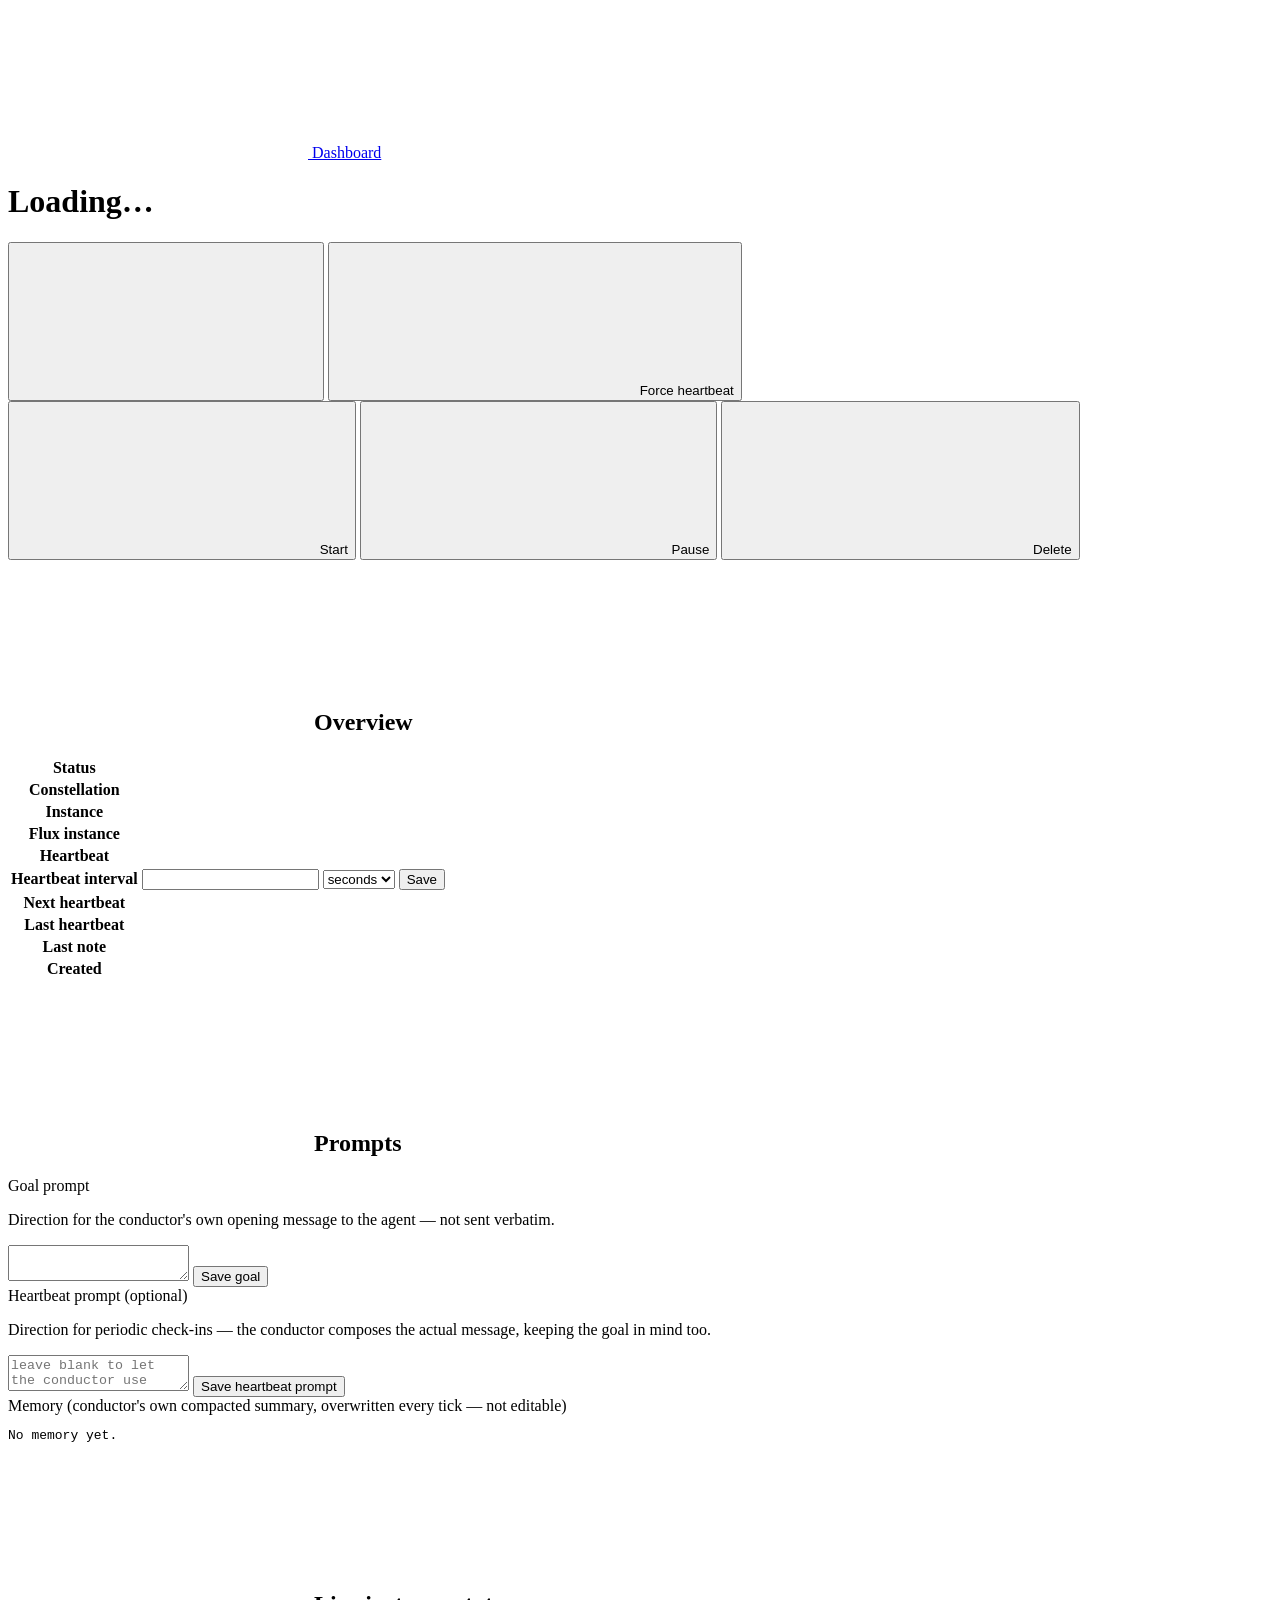
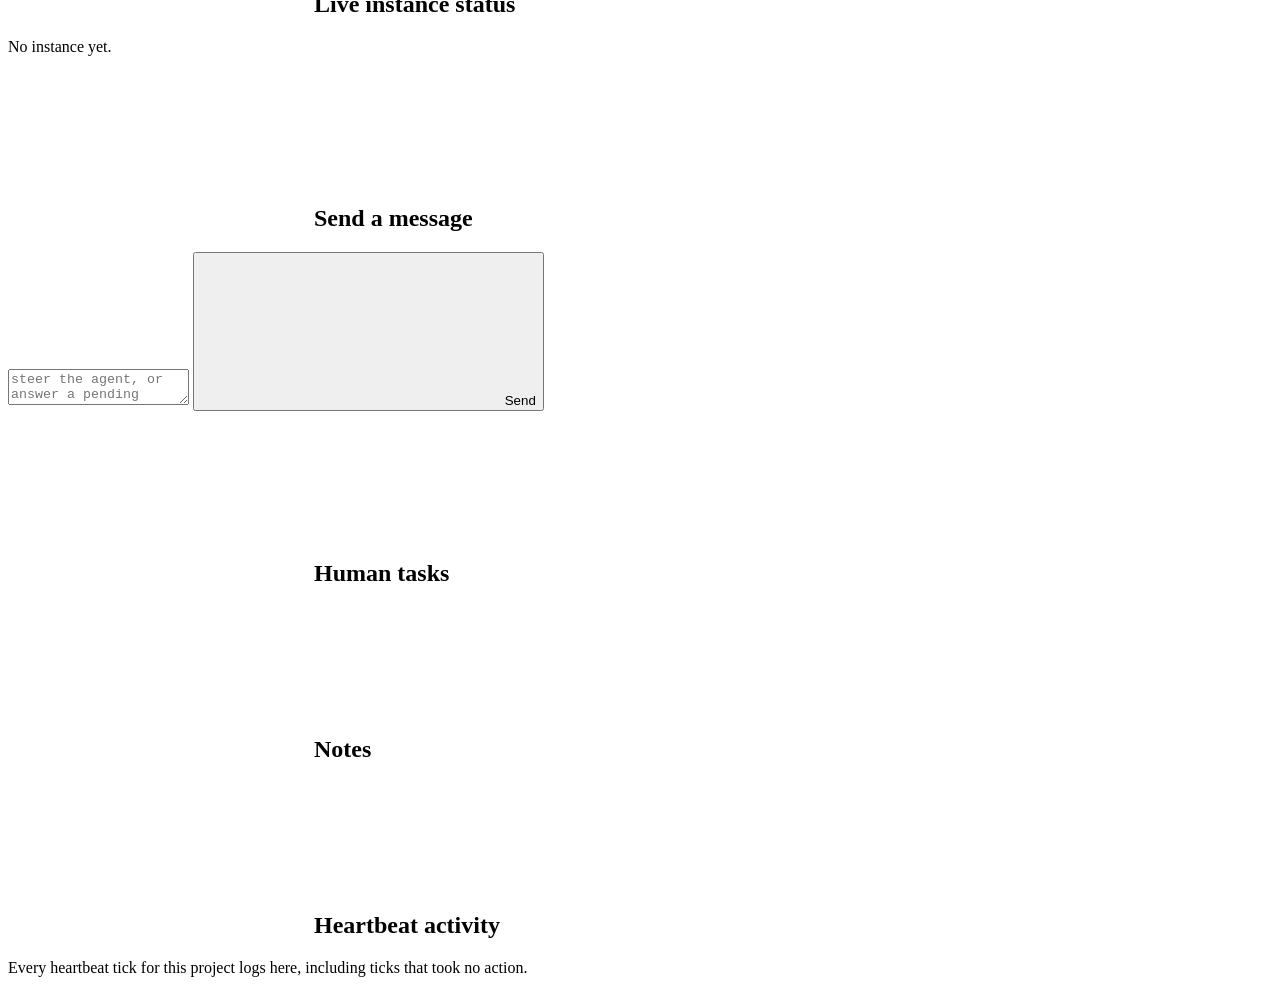
==== static/project.html @ 098af9f9 "Simplify instance links to a single 'flux instance' link, remove rename-instance field Project page'" ====
<!doctype html>
<html lang="en">
<head>
  <meta charset="utf-8" />
  <meta name="viewport" content="width=device-width, initial-scale=1" />
  <title>mazz-flux-bot — project</title>
  <link rel="stylesheet" href="/style.css" />
  <script>
    (function () {
      var saved = localStorage.getItem("mfb-theme");
      if (saved === "light" || saved === "dark") {
        document.documentElement.setAttribute("data-theme", saved);
      }
    })();
  </script>
</head>
<body>
  <header>
    <a class="back-link" href="/">
      <svg class="icon"><use href="/icons.svg#icon-chevron-left"></use></svg> Dashboard
    </a>
    <h1 id="project-name">Loading…</h1>
    <p class="sub" id="project-goal"></p>
    <div class="header-actions">
      <button id="theme-toggle" class="btn-icon" type="button" aria-label="Toggle light/dark theme" title="Toggle theme">
        <svg class="icon" id="theme-icon"><use href="/icons.svg#icon-moon"></use></svg>
      </button>
      <button id="p-force-heartbeat" class="btn-secondary" type="button" title="Run a heartbeat tick for this project right now">
        <svg class="icon"><use href="/icons.svg#icon-refresh"></use></svg> Force heartbeat
      </button>
      <div class="btn-group">
        <button id="p-start" class="btn-secondary" type="button">
          <svg class="icon"><use href="/icons.svg#icon-play"></use></svg> Start
        </button>
        <button id="p-pause" class="btn-secondary" type="button">
          <svg class="icon"><use href="/icons.svg#icon-pause"></use></svg> Pause
        </button>
        <button id="p-delete" class="btn-danger" type="button">
          <svg class="icon"><use href="/icons.svg#icon-trash"></use></svg> Delete
        </button>
      </div>
    </div>
  </header>

  <main>
    <section id="overview">
      <h2><svg class="icon"><use href="/icons.svg#icon-dashboard"></use></svg> Overview</h2>
      <table class="kv">
        <tbody>
          <tr><th>Status</th><td id="ov-status"></td></tr>
          <tr><th>Constellation</th><td id="ov-constellation"></td></tr>
          <tr><th>Instance</th><td id="ov-instance"></td></tr>
          <tr id="ov-instance-links-row">
            <th>Flux instance</th>
            <td><ul id="ov-instance-links" class="instance-links"></ul></td>
          </tr>
          <tr><th>Heartbeat</th><td id="ov-heartbeat"></td></tr>
          <tr>
            <th>Heartbeat interval</th>
            <td>
              <form id="interval-form" class="inline-form">
                <input type="number" id="interval-input" min="1" step="1" />
                <select id="interval-unit">
                  <option value="1">seconds</option>
                  <option value="60">minutes</option>
                  <option value="3600">hours</option>
                </select>
                <button type="submit" class="btn-secondary">Save</button>
              </form>
            </td>
          </tr>
          <tr><th>Next heartbeat</th><td id="ov-next-heartbeat"></td></tr>
          <tr><th>Last heartbeat</th><td id="ov-last-heartbeat"></td></tr>
          <tr><th>Last note</th><td id="ov-last-note"></td></tr>
          <tr><th>Created</th><td id="ov-created"></td></tr>
        </tbody>
      </table>
    </section>

    <section id="prompts">
      <h2><svg class="icon"><use href="/icons.svg#icon-note"></use></svg> Prompts</h2>

      <label class="prompt-label">Goal prompt</label>
      <p class="sub">Direction for the conductor's own opening message to the agent — not sent verbatim.</p>
      <form id="goal-form" class="prompt-form">
        <textarea id="goal-input"></textarea>
        <button type="submit" class="btn-secondary">Save goal</button>
        <span id="goal-status" class="files-status"></span>
      </form>

      <label class="prompt-label">Heartbeat prompt (optional)</label>
      <p class="sub">Direction for periodic check-ins — the conductor composes the actual message, keeping the goal in mind too.</p>
      <form id="heartbeat-prompt-form" class="prompt-form">
        <textarea id="heartbeat-prompt-input" placeholder="leave blank to let the conductor use judgment from goal + status alone"></textarea>
        <button type="submit" class="btn-secondary">Save heartbeat prompt</button>
        <span id="heartbeat-prompt-status" class="files-status"></span>
      </form>

      <label class="prompt-label">Memory <span class="sub">(conductor's own compacted summary, overwritten every tick — not editable)</span></label>
      <pre id="memory-body" class="memory-body">No memory yet.</pre>
    </section>

    <section id="instance-status">
      <h2><svg class="icon"><use href="/icons.svg#icon-activity"></use></svg> Live instance status</h2>
      <div id="instance-status-body" class="sub">No instance yet.</div>
    </section>

    <section id="send-message">
      <h2><svg class="icon"><use href="/icons.svg#icon-send"></use></svg> Send a message</h2>
      <form id="message-form">
        <textarea id="message-text" placeholder="steer the agent, or answer a pending question…"></textarea>
        <button type="submit" class="btn">
          <svg class="icon"><use href="/icons.svg#icon-send"></use></svg> Send
        </button>
      </form>
    </section>

    <section id="human-tasks-section">
      <h2><svg class="icon"><use href="/icons.svg#icon-alert"></use></svg> Human tasks</h2>
      <ul id="p-human-tasks" class="human-tasks-list"></ul>
    </section>

    <section id="notes-section">
      <h2><svg class="icon"><use href="/icons.svg#icon-note"></use></svg> Notes</h2>
      <ul id="p-notes" class="notes-list"></ul>
    </section>

    <section id="heartbeat-activity">
      <h2><svg class="icon"><use href="/icons.svg#icon-activity"></use></svg> Heartbeat activity</h2>
      <p class="sub">Every heartbeat tick for this project logs here, including ticks that took no action.</p>
      <ul id="p-log" class="log-list"></ul>
    </section>
  </main>

  <script src="/theme.js"></script>
  <script src="/project.js"></script>
</body>
</html>
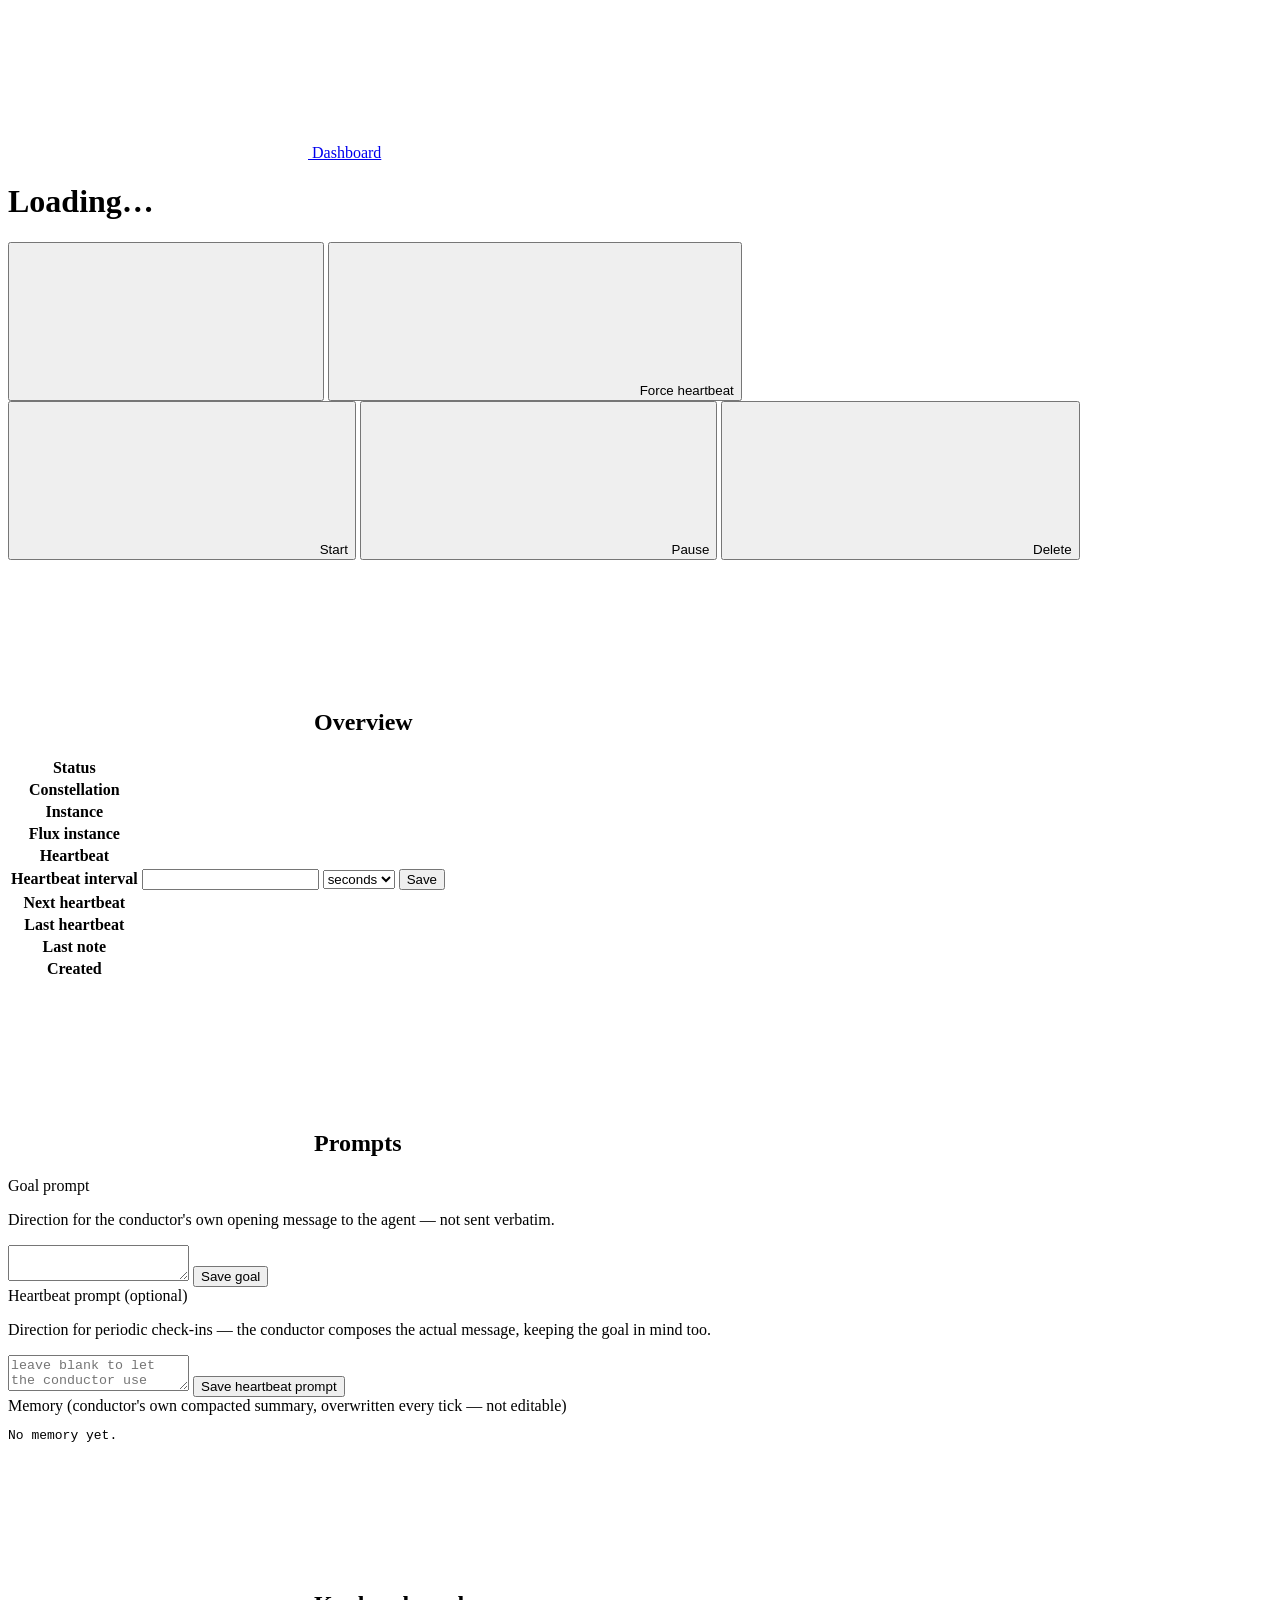
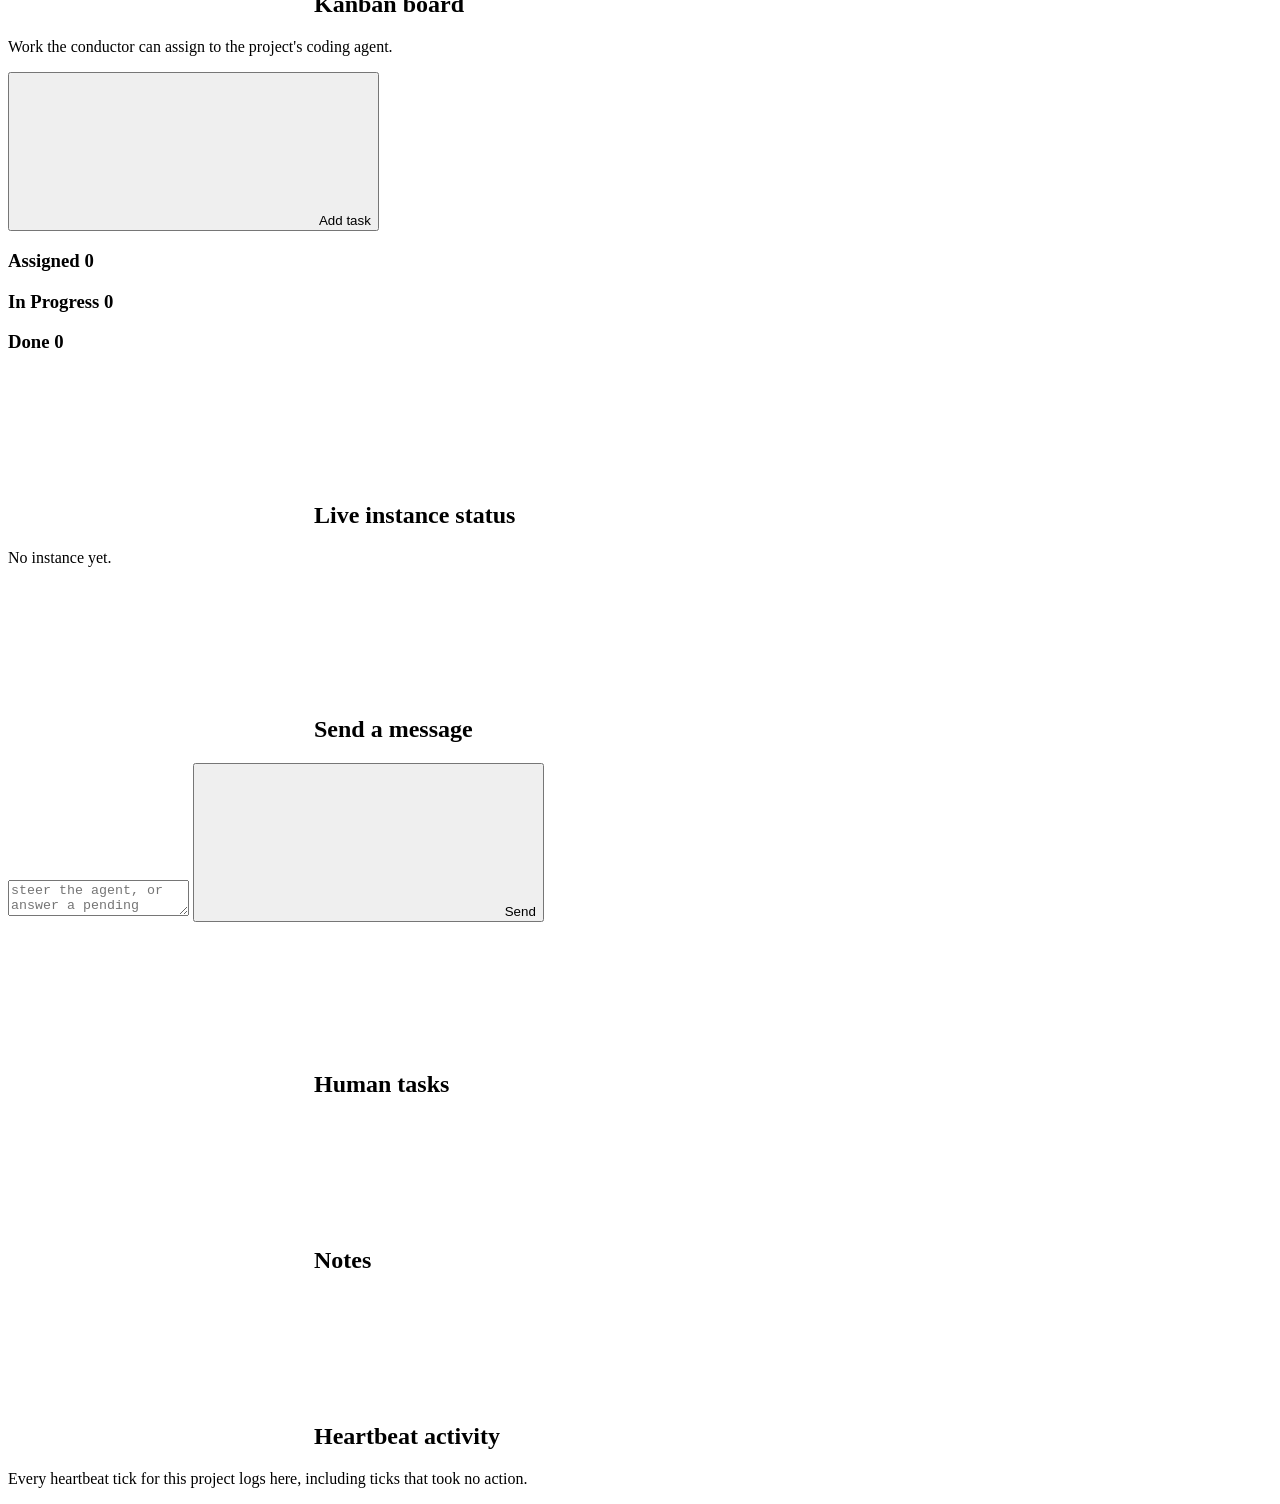
==== commit a6a9dbc4: "Add conductor-aware project kanban boards" ====
--- a/static/project.html
+++ b/static/project.html
@@ -4,7 +4,7 @@
   <meta charset="utf-8" />
   <meta name="viewport" content="width=device-width, initial-scale=1" />
   <title>mazz-flux-bot — project</title>
-  <link rel="stylesheet" href="/style.css" />
+  <link rel="stylesheet" href="/style.css?v=3" />
   <script>
     (function () {
       var saved = localStorage.getItem("mfb-theme");
@@ -100,6 +100,43 @@
       <pre id="memory-body" class="memory-body">No memory yet.</pre>
     </section>
 
+    <section id="kanban-section">
+      <div class="section-heading-row">
+        <div>
+          <h2><svg class="icon"><use href="/icons.svg#icon-dashboard"></use></svg> Kanban board</h2>
+          <p class="sub">Work the conductor can assign to the project's coding agent.</p>
+        </div>
+        <button id="kanban-add-toggle" class="btn-secondary" type="button" aria-expanded="false" aria-controls="kanban-add-form">
+          <svg class="icon"><use href="/icons.svg#icon-plus"></use></svg> Add task
+        </button>
+      </div>
+      <form id="kanban-add-form" class="kanban-add-form" hidden>
+        <label for="kanban-title">Task title</label>
+        <input id="kanban-title" type="text" maxlength="160" placeholder="A concise outcome" required />
+        <label for="kanban-description">Description</label>
+        <textarea id="kanban-description" rows="3" placeholder="Enough context for a coding sub-agent to complete the work"></textarea>
+        <div class="dialog-actions">
+          <button id="kanban-add-cancel" class="btn-secondary" type="button">Cancel</button>
+          <button class="btn" type="submit"><svg class="icon"><use href="/icons.svg#icon-plus"></use></svg> Add to Assigned</button>
+        </div>
+      </form>
+      <div id="kanban-board" class="kanban-board" aria-live="polite">
+        <div class="kanban-column" data-status="assigned">
+          <h3>Assigned <span class="kanban-count" data-count="assigned">0</span></h3>
+          <div class="kanban-task-list" data-list="assigned"></div>
+        </div>
+        <div class="kanban-column" data-status="in_progress">
+          <h3>In Progress <span class="kanban-count" data-count="in_progress">0</span></h3>
+          <div class="kanban-task-list" data-list="in_progress"></div>
+        </div>
+        <div class="kanban-column" data-status="done">
+          <h3>Done <span class="kanban-count" data-count="done">0</span></h3>
+          <div class="kanban-task-list" data-list="done"></div>
+        </div>
+      </div>
+      <p id="kanban-status" class="files-status" role="status"></p>
+    </section>
+
     <section id="instance-status">
       <h2><svg class="icon"><use href="/icons.svg#icon-activity"></use></svg> Live instance status</h2>
       <div id="instance-status-body" class="sub">No instance yet.</div>
@@ -133,6 +170,6 @@
   </main>
 
   <script src="/theme.js"></script>
-  <script src="/project.js"></script>
+  <script src="/project.js?v=3"></script>
 </body>
 </html>
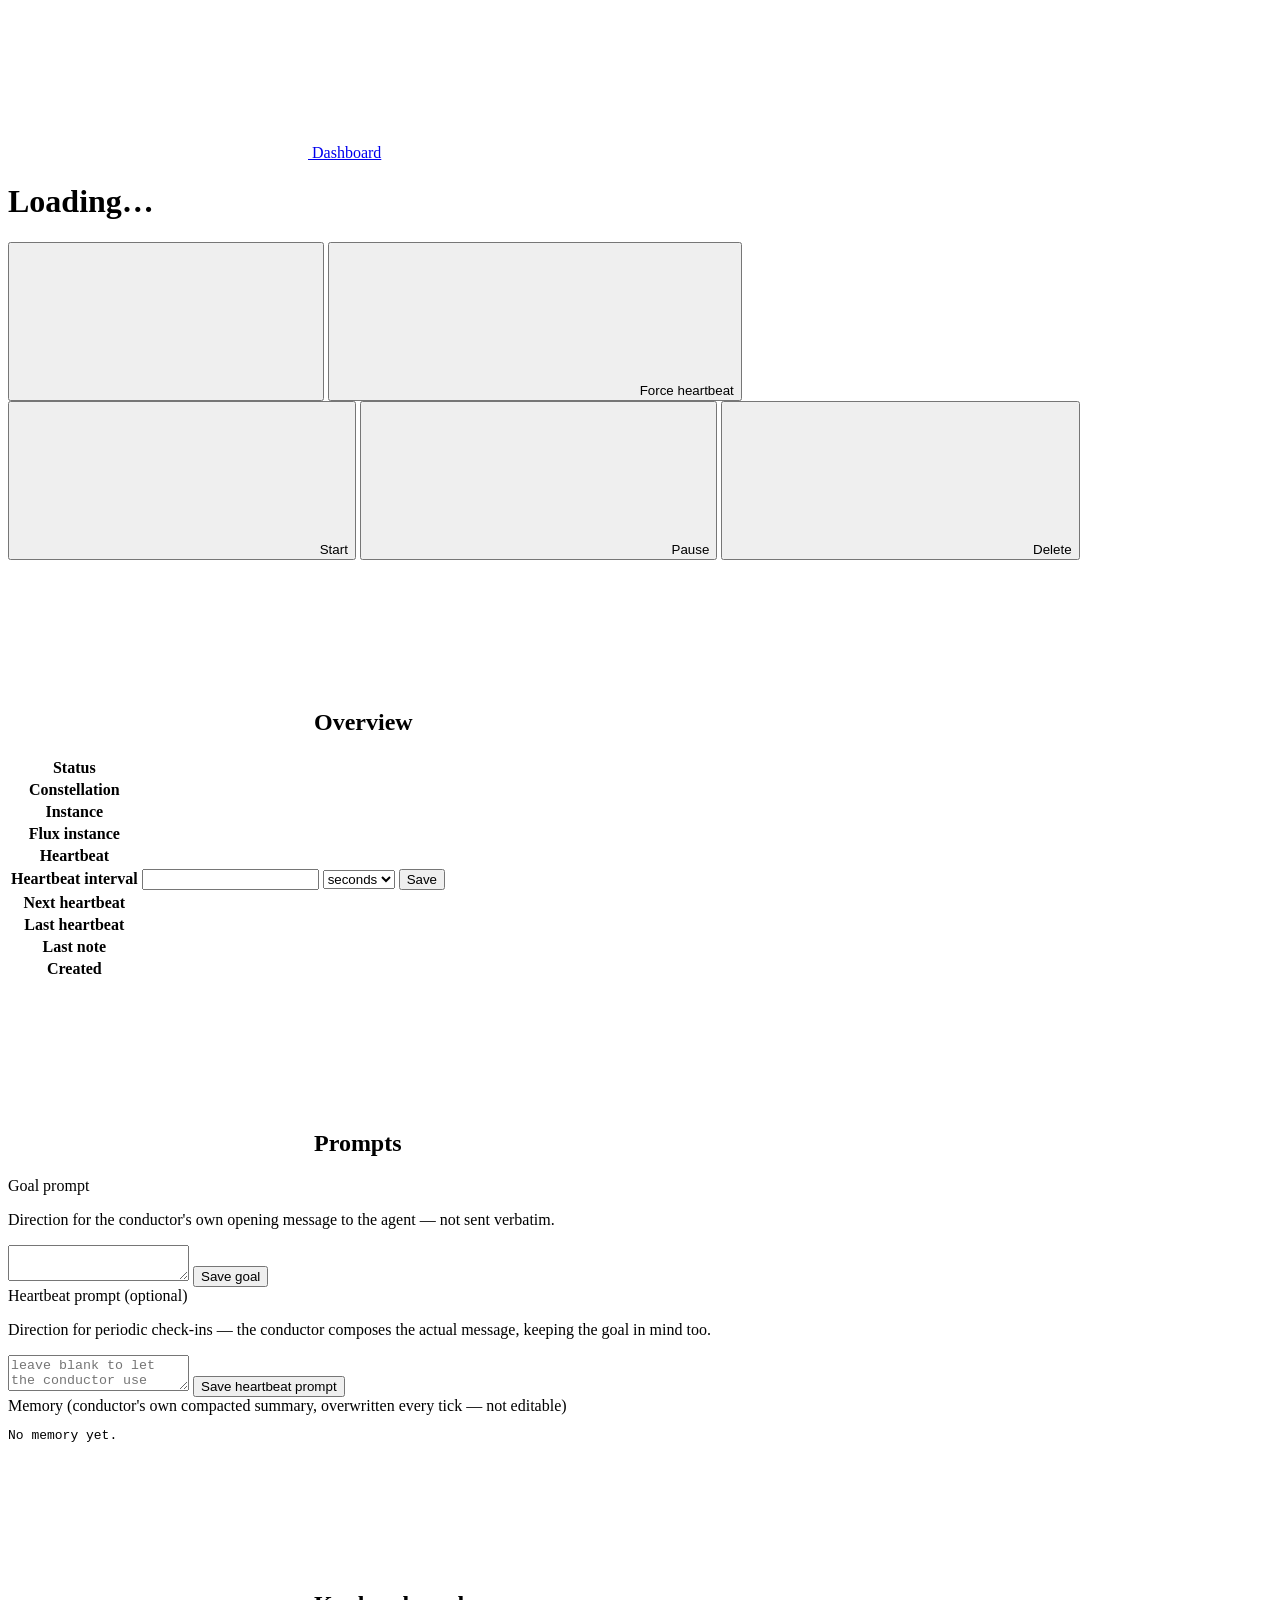
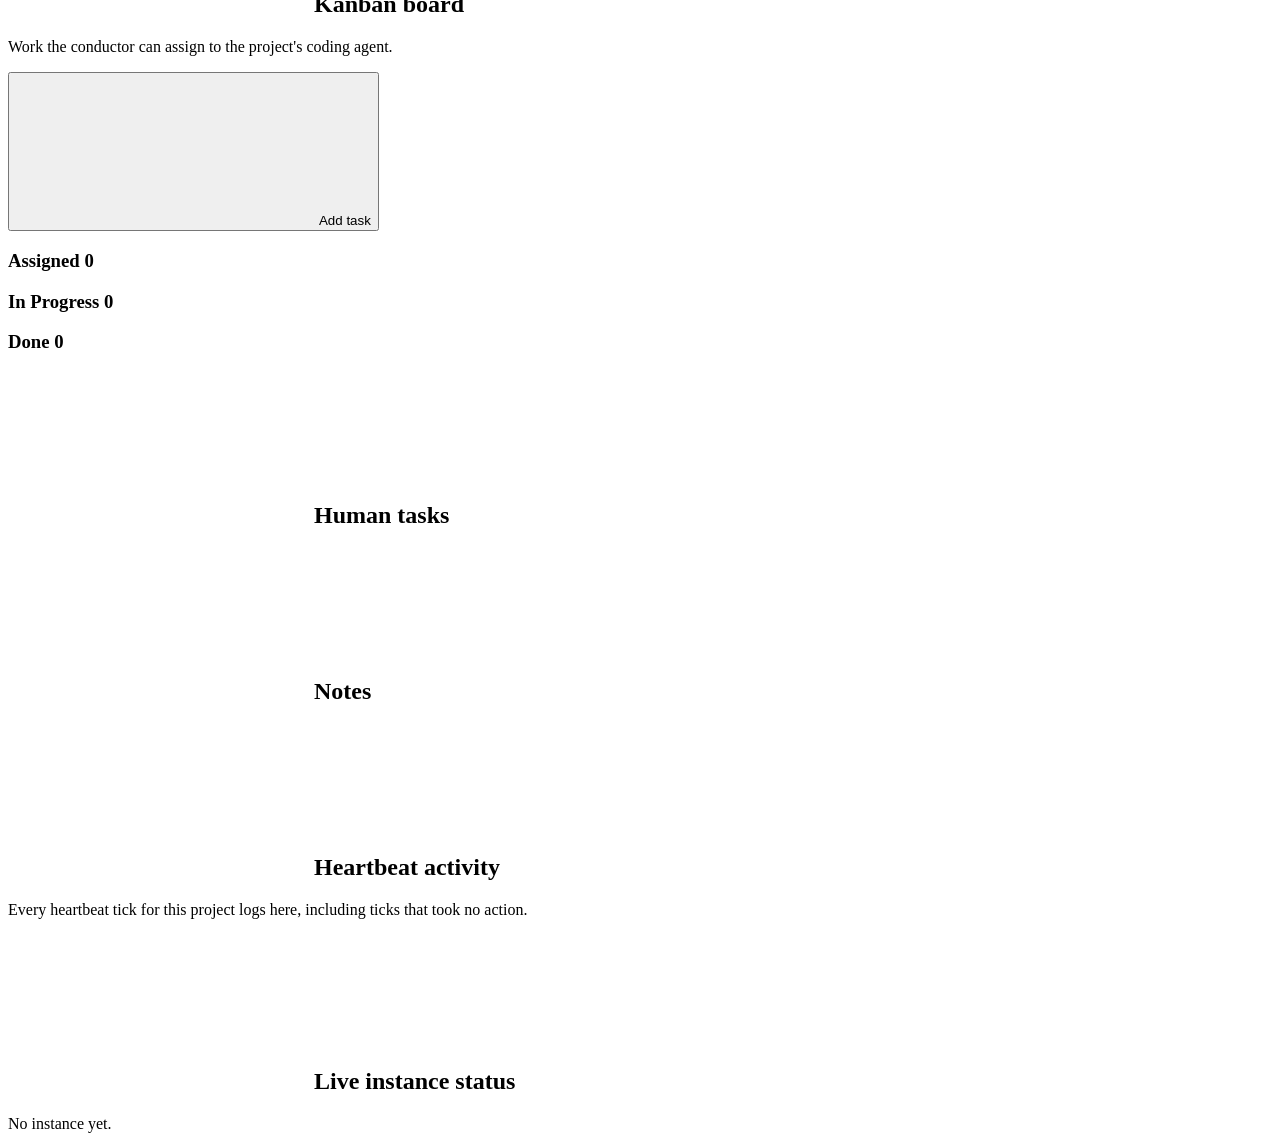
==== commit a4007a67: "Simplify project detail layout" ====
--- a/static/project.html
+++ b/static/project.html
@@ -137,21 +137,6 @@
       <p id="kanban-status" class="files-status" role="status"></p>
     </section>
 
-    <section id="instance-status">
-      <h2><svg class="icon"><use href="/icons.svg#icon-activity"></use></svg> Live instance status</h2>
-      <div id="instance-status-body" class="sub">No instance yet.</div>
-    </section>
-
-    <section id="send-message">
-      <h2><svg class="icon"><use href="/icons.svg#icon-send"></use></svg> Send a message</h2>
-      <form id="message-form">
-        <textarea id="message-text" placeholder="steer the agent, or answer a pending question…"></textarea>
-        <button type="submit" class="btn">
-          <svg class="icon"><use href="/icons.svg#icon-send"></use></svg> Send
-        </button>
-      </form>
-    </section>
-
     <section id="human-tasks-section">
       <h2><svg class="icon"><use href="/icons.svg#icon-alert"></use></svg> Human tasks</h2>
       <ul id="p-human-tasks" class="human-tasks-list"></ul>
@@ -167,9 +152,14 @@
       <p class="sub">Every heartbeat tick for this project logs here, including ticks that took no action.</p>
       <ul id="p-log" class="log-list"></ul>
     </section>
+
+    <section id="instance-status">
+      <h2><svg class="icon"><use href="/icons.svg#icon-activity"></use></svg> Live instance status</h2>
+      <div id="instance-status-body" class="sub">No instance yet.</div>
+    </section>
   </main>
 
   <script src="/theme.js"></script>
-  <script src="/project.js?v=3"></script>
+  <script src="/project.js?v=4"></script>
 </body>
 </html>
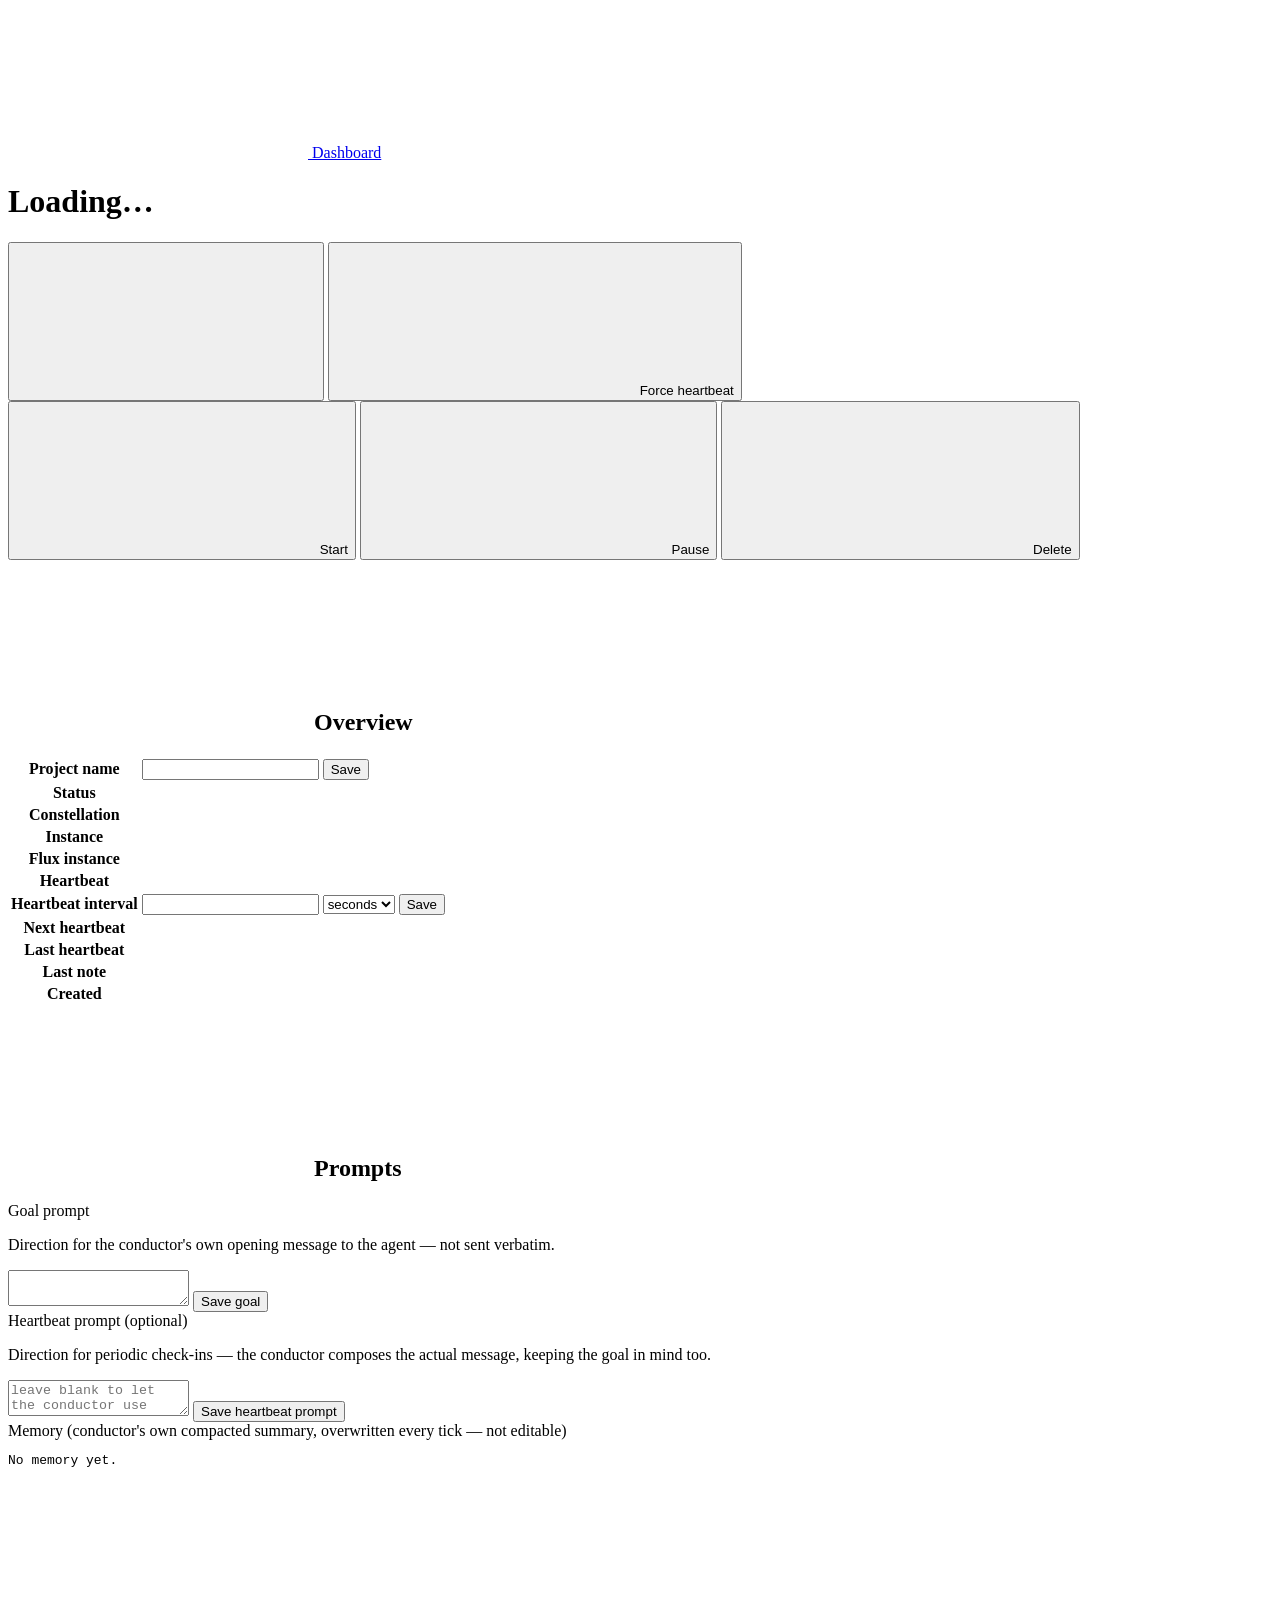
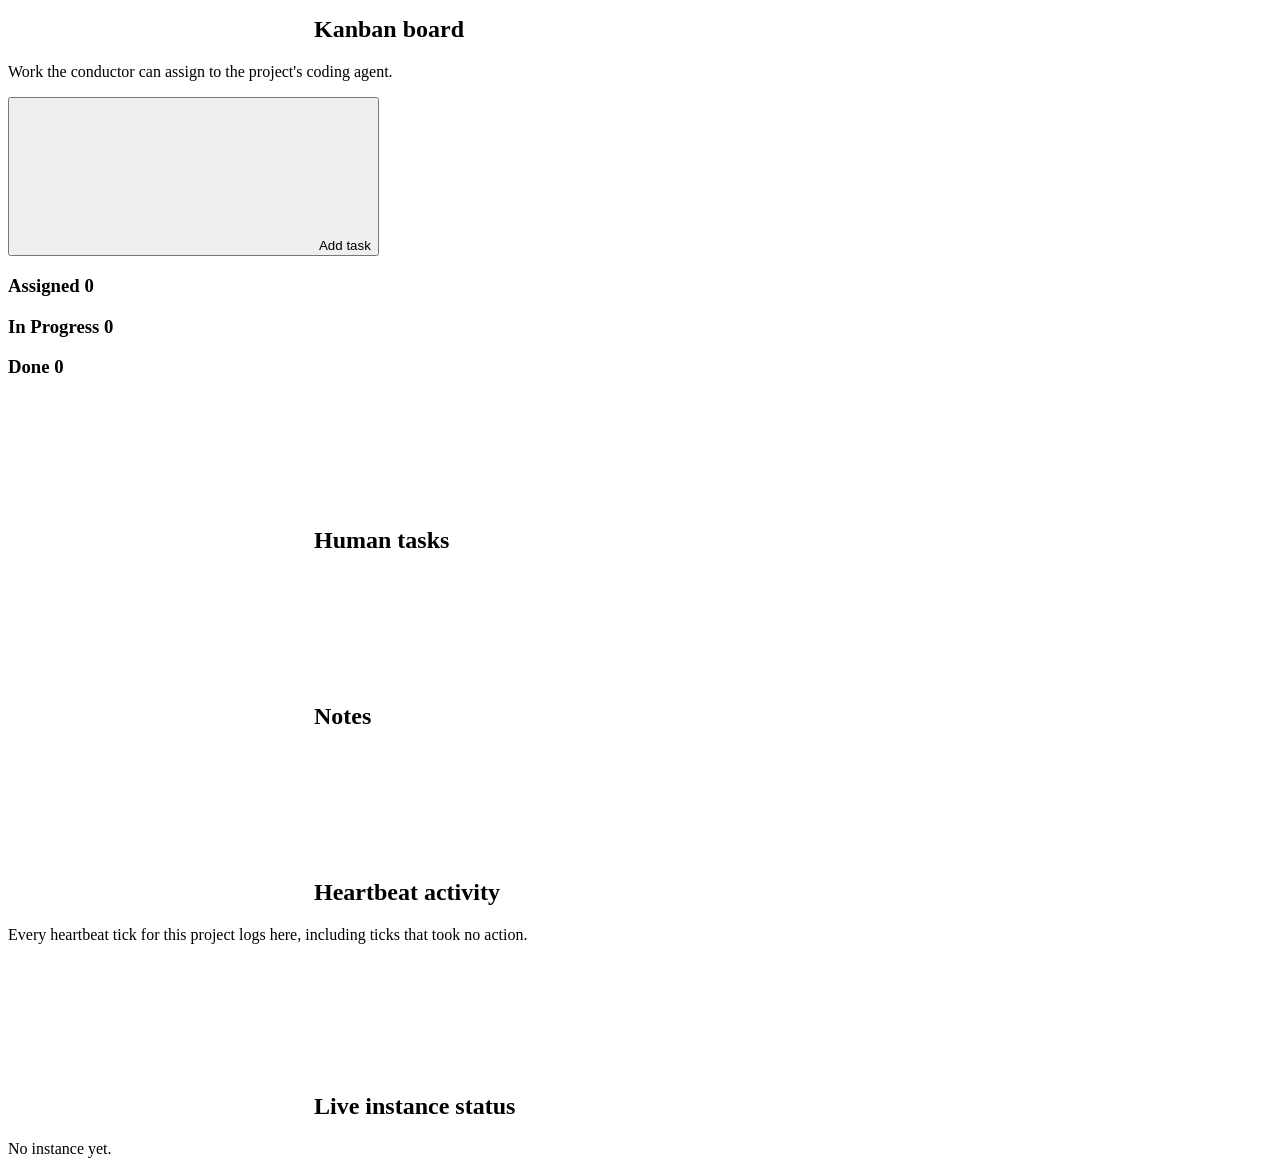
==== commit 402a3fa3: "feat: allow renaming projects from detail page" ====
--- a/static/project.html
+++ b/static/project.html
@@ -4,7 +4,7 @@
   <meta charset="utf-8" />
   <meta name="viewport" content="width=device-width, initial-scale=1" />
   <title>mazz-flux-bot — project</title>
-  <link rel="stylesheet" href="/style.css?v=3" />
+  <link rel="stylesheet" href="/style.css?v=4" />
   <script>
     (function () {
       var saved = localStorage.getItem("mfb-theme");
@@ -47,6 +47,16 @@
       <h2><svg class="icon"><use href="/icons.svg#icon-dashboard"></use></svg> Overview</h2>
       <table class="kv">
         <tbody>
+          <tr>
+            <th>Project name</th>
+            <td>
+              <form id="name-form" class="inline-form">
+                <input type="text" id="name-input" maxlength="120" aria-label="Project name" required />
+                <button type="submit" class="btn-secondary">Save</button>
+                <span id="name-status" class="files-status" role="status"></span>
+              </form>
+            </td>
+          </tr>
           <tr><th>Status</th><td id="ov-status"></td></tr>
           <tr><th>Constellation</th><td id="ov-constellation"></td></tr>
           <tr><th>Instance</th><td id="ov-instance"></td></tr>
@@ -160,6 +170,6 @@
   </main>
 
   <script src="/theme.js"></script>
-  <script src="/project.js?v=4"></script>
+  <script src="/project.js?v=5"></script>
 </body>
 </html>
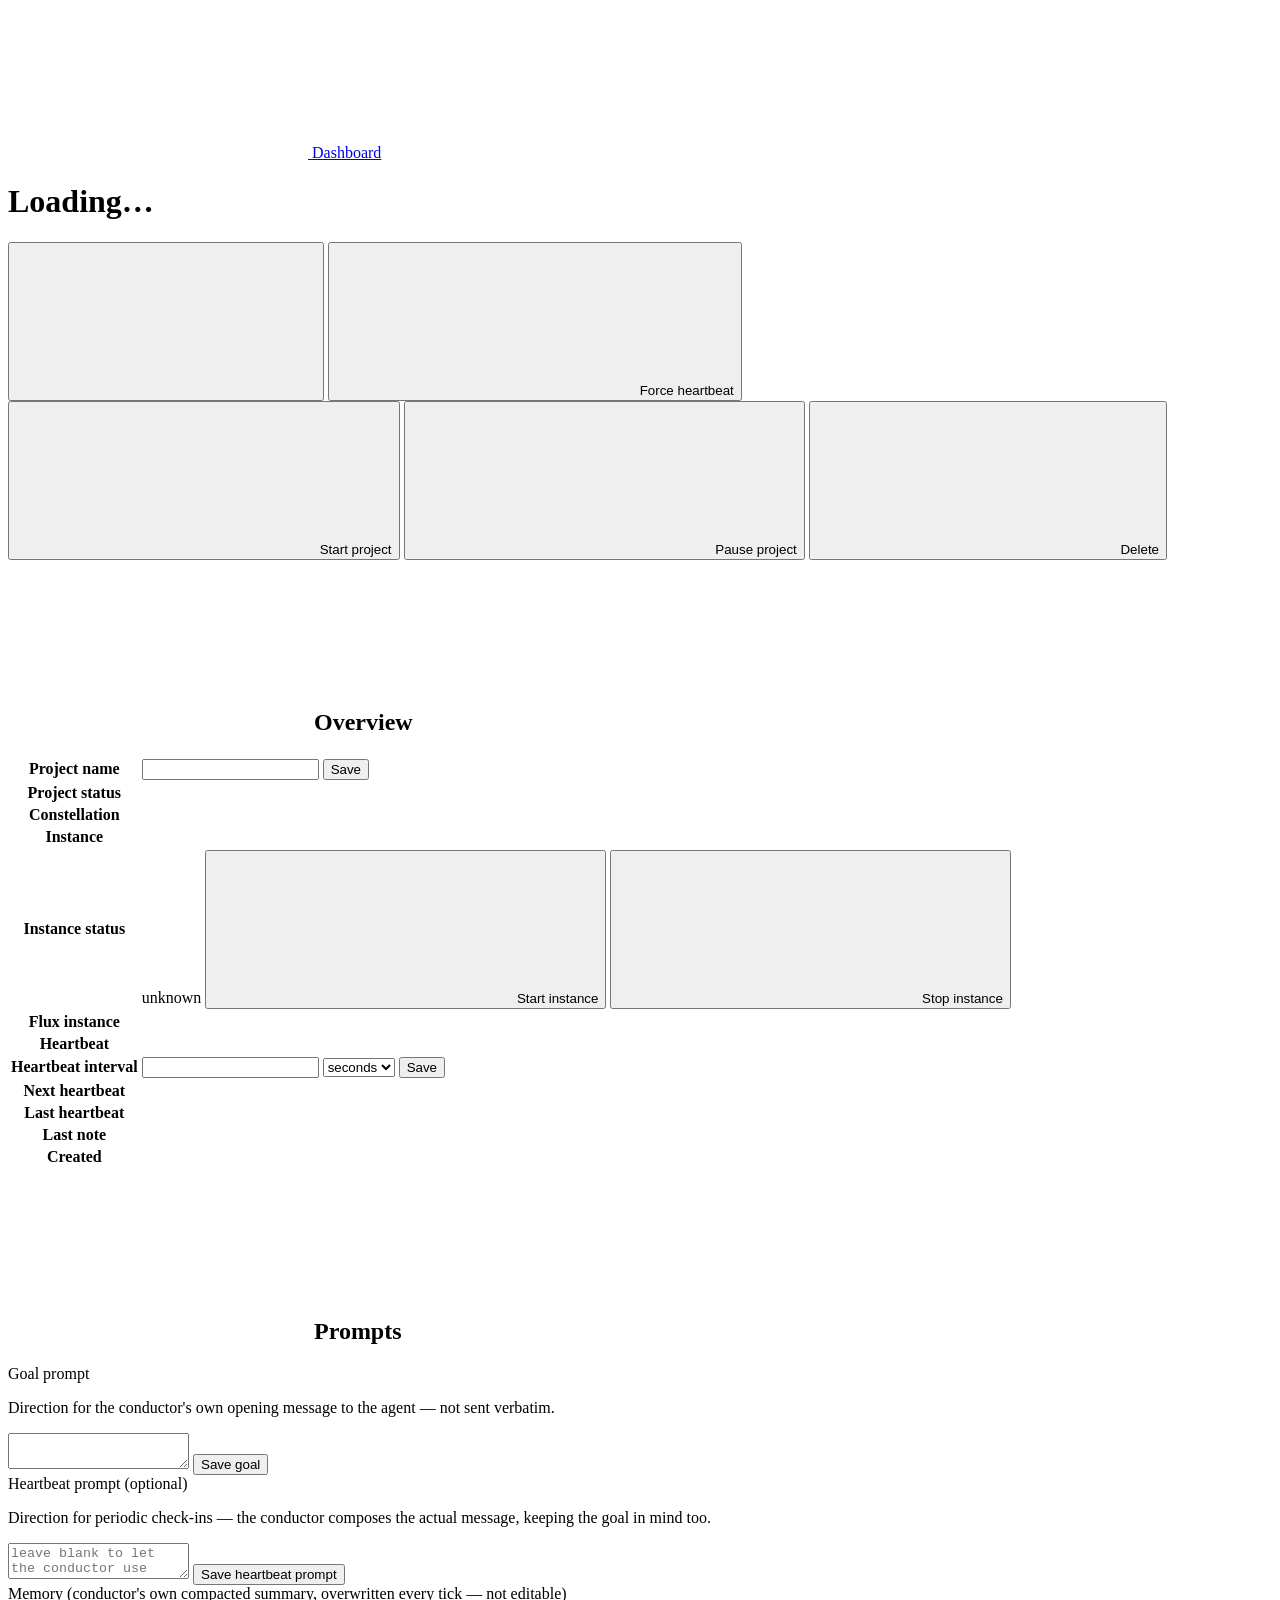
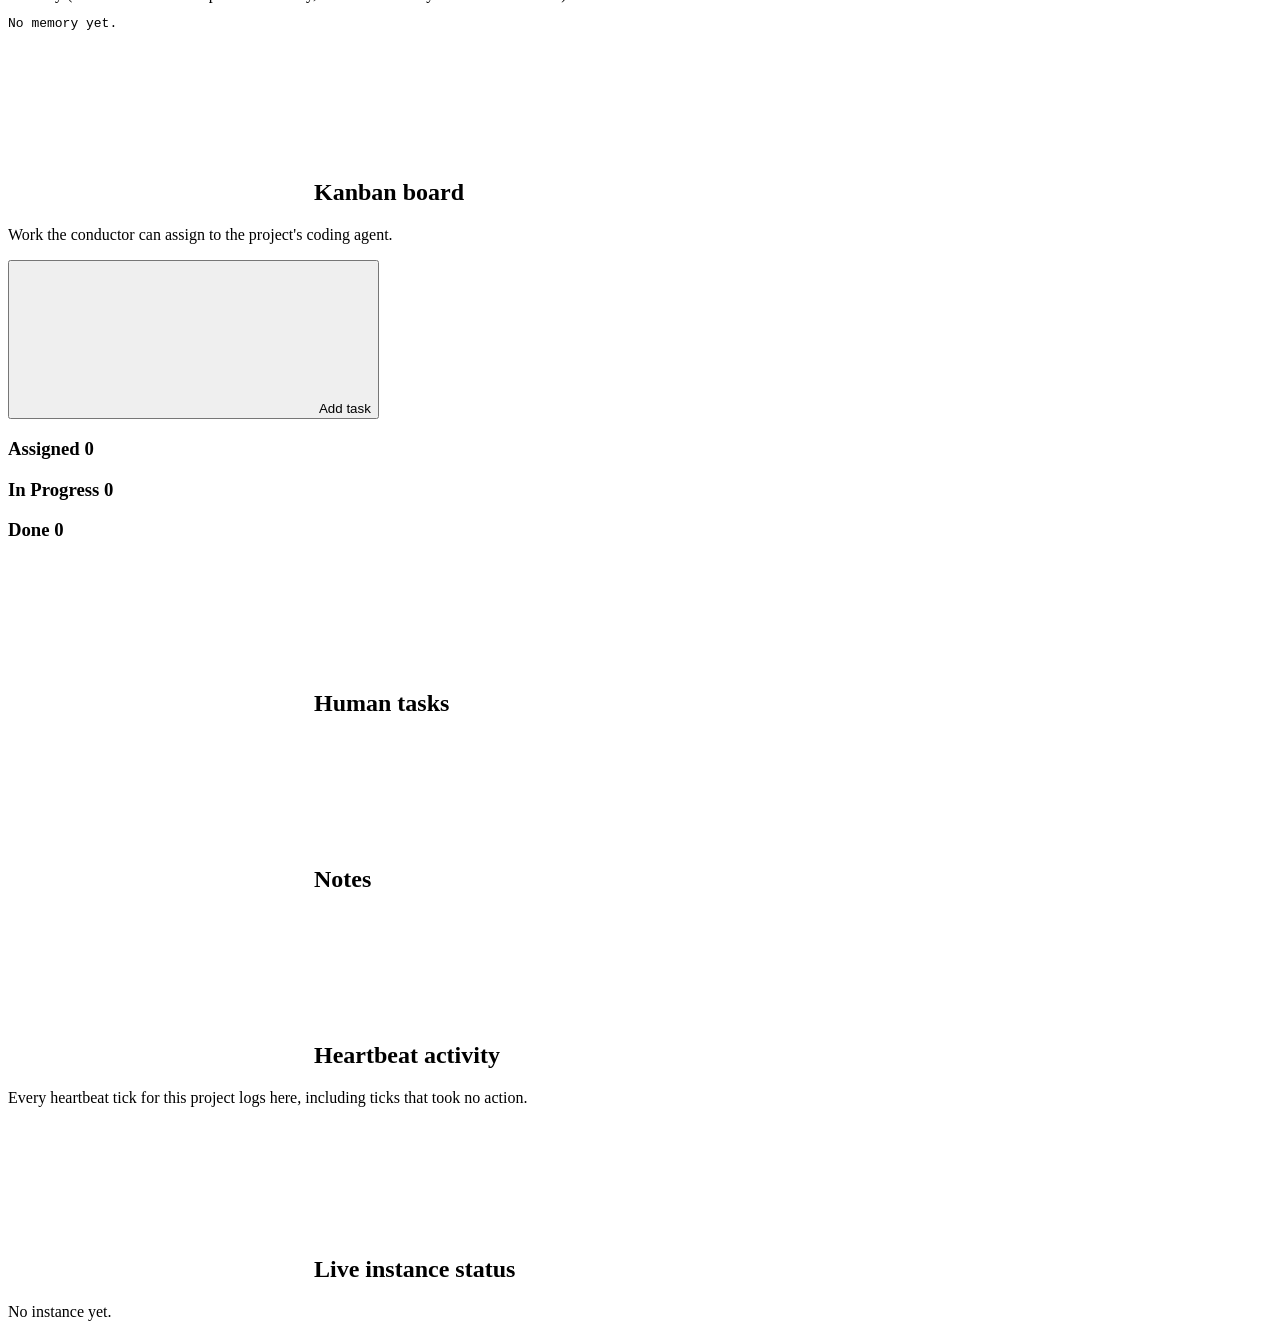
==== commit 09a8cb9e: "Add independent Flux instance lifecycle controls" ====
--- a/static/project.html
+++ b/static/project.html
@@ -30,10 +30,10 @@
       </button>
       <div class="btn-group">
         <button id="p-start" class="btn-secondary" type="button">
-          <svg class="icon"><use href="/icons.svg#icon-play"></use></svg> Start
+          <svg class="icon"><use href="/icons.svg#icon-play"></use></svg> Start project
         </button>
         <button id="p-pause" class="btn-secondary" type="button">
-          <svg class="icon"><use href="/icons.svg#icon-pause"></use></svg> Pause
+          <svg class="icon"><use href="/icons.svg#icon-pause"></use></svg> Pause project
         </button>
         <button id="p-delete" class="btn-danger" type="button">
           <svg class="icon"><use href="/icons.svg#icon-trash"></use></svg> Delete
@@ -57,9 +57,24 @@
               </form>
             </td>
           </tr>
-          <tr><th>Status</th><td id="ov-status"></td></tr>
+          <tr><th>Project status</th><td id="ov-status"></td></tr>
           <tr><th>Constellation</th><td id="ov-constellation"></td></tr>
           <tr><th>Instance</th><td id="ov-instance"></td></tr>
+          <tr>
+            <th>Instance status</th>
+            <td>
+              <span id="ov-instance-status" class="status-pill">unknown</span>
+              <span id="instance-lifecycle-actions" class="btn-group lifecycle-actions">
+                <button id="instance-start" class="btn-secondary" type="button">
+                  <svg class="icon"><use href="/icons.svg#icon-play"></use></svg> Start instance
+                </button>
+                <button id="instance-stop" class="btn-secondary" type="button">
+                  <svg class="icon"><use href="/icons.svg#icon-pause"></use></svg> Stop instance
+                </button>
+              </span>
+              <span id="instance-lifecycle-status" class="files-status" role="status"></span>
+            </td>
+          </tr>
           <tr id="ov-instance-links-row">
             <th>Flux instance</th>
             <td><ul id="ov-instance-links" class="instance-links"></ul></td>
@@ -170,6 +185,6 @@
   </main>
 
   <script src="/theme.js"></script>
-  <script src="/project.js?v=5"></script>
+  <script src="/project.js?v=6"></script>
 </body>
 </html>
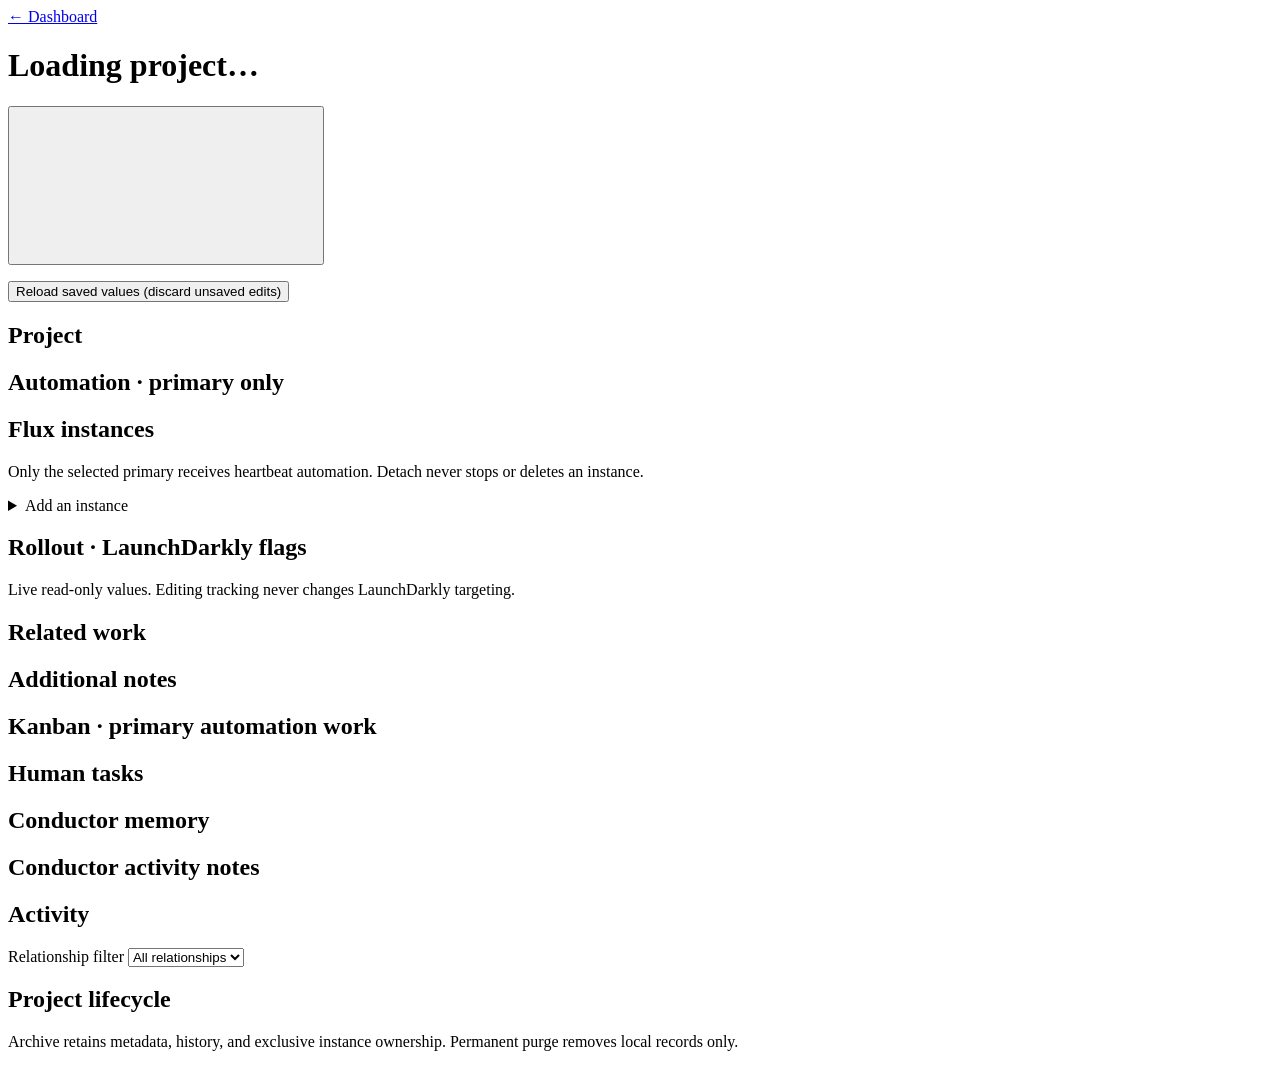
==== commit 4702095c: "feat: support multi-instance projects" ====
--- a/static/project.html
+++ b/static/project.html
@@ -1,190 +1,17 @@
 <!doctype html>
-<html lang="en">
-<head>
-  <meta charset="utf-8" />
-  <meta name="viewport" content="width=device-width, initial-scale=1" />
-  <title>mazz-flux-bot — project</title>
-  <link rel="stylesheet" href="/style.css?v=4" />
-  <script>
-    (function () {
-      var saved = localStorage.getItem("mfb-theme");
-      if (saved === "light" || saved === "dark") {
-        document.documentElement.setAttribute("data-theme", saved);
-      }
-    })();
-  </script>
-</head>
-<body>
-  <header>
-    <a class="back-link" href="/">
-      <svg class="icon"><use href="/icons.svg#icon-chevron-left"></use></svg> Dashboard
-    </a>
-    <h1 id="project-name">Loading…</h1>
-    <p class="sub" id="project-goal"></p>
-    <div class="header-actions">
-      <button id="theme-toggle" class="btn-icon" type="button" aria-label="Toggle light/dark theme" title="Toggle theme">
-        <svg class="icon" id="theme-icon"><use href="/icons.svg#icon-moon"></use></svg>
-      </button>
-      <button id="p-force-heartbeat" class="btn-secondary" type="button" title="Run a heartbeat tick for this project right now">
-        <svg class="icon"><use href="/icons.svg#icon-refresh"></use></svg> Force heartbeat
-      </button>
-      <div class="btn-group">
-        <button id="p-start" class="btn-secondary" type="button">
-          <svg class="icon"><use href="/icons.svg#icon-play"></use></svg> Start project
-        </button>
-        <button id="p-pause" class="btn-secondary" type="button">
-          <svg class="icon"><use href="/icons.svg#icon-pause"></use></svg> Pause project
-        </button>
-        <button id="p-delete" class="btn-danger" type="button">
-          <svg class="icon"><use href="/icons.svg#icon-trash"></use></svg> Delete
-        </button>
-      </div>
-    </div>
-  </header>
-
-  <main>
-    <section id="overview">
-      <h2><svg class="icon"><use href="/icons.svg#icon-dashboard"></use></svg> Overview</h2>
-      <table class="kv">
-        <tbody>
-          <tr>
-            <th>Project name</th>
-            <td>
-              <form id="name-form" class="inline-form">
-                <input type="text" id="name-input" maxlength="120" aria-label="Project name" required />
-                <button type="submit" class="btn-secondary">Save</button>
-                <span id="name-status" class="files-status" role="status"></span>
-              </form>
-            </td>
-          </tr>
-          <tr><th>Project status</th><td id="ov-status"></td></tr>
-          <tr><th>Constellation</th><td id="ov-constellation"></td></tr>
-          <tr><th>Instance</th><td id="ov-instance"></td></tr>
-          <tr>
-            <th>Instance status</th>
-            <td>
-              <span id="ov-instance-status" class="status-pill">unknown</span>
-              <span id="instance-lifecycle-actions" class="btn-group lifecycle-actions">
-                <button id="instance-start" class="btn-secondary" type="button">
-                  <svg class="icon"><use href="/icons.svg#icon-play"></use></svg> Start instance
-                </button>
-                <button id="instance-stop" class="btn-secondary" type="button">
-                  <svg class="icon"><use href="/icons.svg#icon-pause"></use></svg> Stop instance
-                </button>
-              </span>
-              <span id="instance-lifecycle-status" class="files-status" role="status"></span>
-            </td>
-          </tr>
-          <tr id="ov-instance-links-row">
-            <th>Flux instance</th>
-            <td><ul id="ov-instance-links" class="instance-links"></ul></td>
-          </tr>
-          <tr><th>Heartbeat</th><td id="ov-heartbeat"></td></tr>
-          <tr>
-            <th>Heartbeat interval</th>
-            <td>
-              <form id="interval-form" class="inline-form">
-                <input type="number" id="interval-input" min="1" step="1" />
-                <select id="interval-unit">
-                  <option value="1">seconds</option>
-                  <option value="60">minutes</option>
-                  <option value="3600">hours</option>
-                </select>
-                <button type="submit" class="btn-secondary">Save</button>
-              </form>
-            </td>
-          </tr>
-          <tr><th>Next heartbeat</th><td id="ov-next-heartbeat"></td></tr>
-          <tr><th>Last heartbeat</th><td id="ov-last-heartbeat"></td></tr>
-          <tr><th>Last note</th><td id="ov-last-note"></td></tr>
-          <tr><th>Created</th><td id="ov-created"></td></tr>
-        </tbody>
-      </table>
-    </section>
-
-    <section id="prompts">
-      <h2><svg class="icon"><use href="/icons.svg#icon-note"></use></svg> Prompts</h2>
-
-      <label class="prompt-label">Goal prompt</label>
-      <p class="sub">Direction for the conductor's own opening message to the agent — not sent verbatim.</p>
-      <form id="goal-form" class="prompt-form">
-        <textarea id="goal-input"></textarea>
-        <button type="submit" class="btn-secondary">Save goal</button>
-        <span id="goal-status" class="files-status"></span>
-      </form>
-
-      <label class="prompt-label">Heartbeat prompt (optional)</label>
-      <p class="sub">Direction for periodic check-ins — the conductor composes the actual message, keeping the goal in mind too.</p>
-      <form id="heartbeat-prompt-form" class="prompt-form">
-        <textarea id="heartbeat-prompt-input" placeholder="leave blank to let the conductor use judgment from goal + status alone"></textarea>
-        <button type="submit" class="btn-secondary">Save heartbeat prompt</button>
-        <span id="heartbeat-prompt-status" class="files-status"></span>
-      </form>
-
-      <label class="prompt-label">Memory <span class="sub">(conductor's own compacted summary, overwritten every tick — not editable)</span></label>
-      <pre id="memory-body" class="memory-body">No memory yet.</pre>
-    </section>
-
-    <section id="kanban-section">
-      <div class="section-heading-row">
-        <div>
-          <h2><svg class="icon"><use href="/icons.svg#icon-dashboard"></use></svg> Kanban board</h2>
-          <p class="sub">Work the conductor can assign to the project's coding agent.</p>
-        </div>
-        <button id="kanban-add-toggle" class="btn-secondary" type="button" aria-expanded="false" aria-controls="kanban-add-form">
-          <svg class="icon"><use href="/icons.svg#icon-plus"></use></svg> Add task
-        </button>
-      </div>
-      <form id="kanban-add-form" class="kanban-add-form" hidden>
-        <label for="kanban-title">Task title</label>
-        <input id="kanban-title" type="text" maxlength="160" placeholder="A concise outcome" required />
-        <label for="kanban-description">Description</label>
-        <textarea id="kanban-description" rows="3" placeholder="Enough context for a coding sub-agent to complete the work"></textarea>
-        <div class="dialog-actions">
-          <button id="kanban-add-cancel" class="btn-secondary" type="button">Cancel</button>
-          <button class="btn" type="submit"><svg class="icon"><use href="/icons.svg#icon-plus"></use></svg> Add to Assigned</button>
-        </div>
-      </form>
-      <div id="kanban-board" class="kanban-board" aria-live="polite">
-        <div class="kanban-column" data-status="assigned">
-          <h3>Assigned <span class="kanban-count" data-count="assigned">0</span></h3>
-          <div class="kanban-task-list" data-list="assigned"></div>
-        </div>
-        <div class="kanban-column" data-status="in_progress">
-          <h3>In Progress <span class="kanban-count" data-count="in_progress">0</span></h3>
-          <div class="kanban-task-list" data-list="in_progress"></div>
-        </div>
-        <div class="kanban-column" data-status="done">
-          <h3>Done <span class="kanban-count" data-count="done">0</span></h3>
-          <div class="kanban-task-list" data-list="done"></div>
-        </div>
-      </div>
-      <p id="kanban-status" class="files-status" role="status"></p>
-    </section>
-
-    <section id="human-tasks-section">
-      <h2><svg class="icon"><use href="/icons.svg#icon-alert"></use></svg> Human tasks</h2>
-      <ul id="p-human-tasks" class="human-tasks-list"></ul>
-    </section>
-
-    <section id="notes-section">
-      <h2><svg class="icon"><use href="/icons.svg#icon-note"></use></svg> Notes</h2>
-      <ul id="p-notes" class="notes-list"></ul>
-    </section>
-
-    <section id="heartbeat-activity">
-      <h2><svg class="icon"><use href="/icons.svg#icon-activity"></use></svg> Heartbeat activity</h2>
-      <p class="sub">Every heartbeat tick for this project logs here, including ticks that took no action.</p>
-      <ul id="p-log" class="log-list"></ul>
-    </section>
-
-    <section id="instance-status">
-      <h2><svg class="icon"><use href="/icons.svg#icon-activity"></use></svg> Live instance status</h2>
-      <div id="instance-status-body" class="sub">No instance yet.</div>
-    </section>
-  </main>
-
-  <script src="/theme.js"></script>
-  <script src="/project.js?v=6"></script>
-</body>
-</html>
+<html lang="en"><head><meta charset="utf-8"><meta name="viewport" content="width=device-width,initial-scale=1"><title>Project · mazz-flux-bot</title><link rel="stylesheet" href="/style.css?v=8"><script>document.documentElement.dataset.theme=localStorage.getItem('mfb-theme')||'light';</script></head>
+<body><header><a href="/">← Dashboard</a><h1 id="project-name">Loading project…</h1><p id="project-summary" class="sub"></p><div class="header-actions"><button id="theme-toggle" class="btn-icon" aria-label="Toggle theme"><svg class="icon" id="theme-icon"><use href="/icons.svg#icon-moon"></use></svg></button></div></header>
+<main class="project-v2"><p id="notice" role="status" aria-live="polite"></p><button id="reload-editors" class="btn-secondary" type="button">Reload saved values (discard unsaved edits)</button>
+<section><h2>Project</h2><div id="metadata" class="editor"></div></section>
+<section><h2>Automation · primary only</h2><div id="automation"></div></section>
+<section><h2>Flux instances</h2><p class="sub">Only the selected primary receives heartbeat automation. Detach never stops or deletes an instance.</p><div id="instances" class="editor"></div><details><summary>Add an instance</summary><div id="add-instance" class="editor"></div></details></section>
+<section><h2>Rollout · LaunchDarkly flags</h2><p class="sub">Live read-only values. Editing tracking never changes LaunchDarkly targeting.</p><div id="flags" class="editor"></div></section>
+<section><h2>Related work</h2><div id="links" class="editor"></div></section>
+<section><h2>Additional notes</h2><div id="user-notes" class="editor"></div></section>
+<section><h2>Kanban · primary automation work</h2><div id="kanban" class="editor"></div></section>
+<section><h2>Human tasks</h2><ul id="human-tasks" class="human-tasks-list"></ul></section>
+<section><h2>Conductor memory</h2><pre id="memory" class="memory-body"></pre></section>
+<section><h2>Conductor activity notes</h2><ul id="activity-notes" class="notes-list"></ul></section>
+<section><h2>Activity</h2><label>Relationship filter <select id="activity-filter"><option value="">All relationships</option></select></label><ul id="activity" class="log-list"></ul></section>
+<section><h2>Project lifecycle</h2><p class="sub">Archive retains metadata, history, and exclusive instance ownership. Permanent purge removes local records only.</p><div id="lifecycle"></div></section>
+</main><script src="/theme.js"></script><script src="/project.js?v=8"></script></body></html>
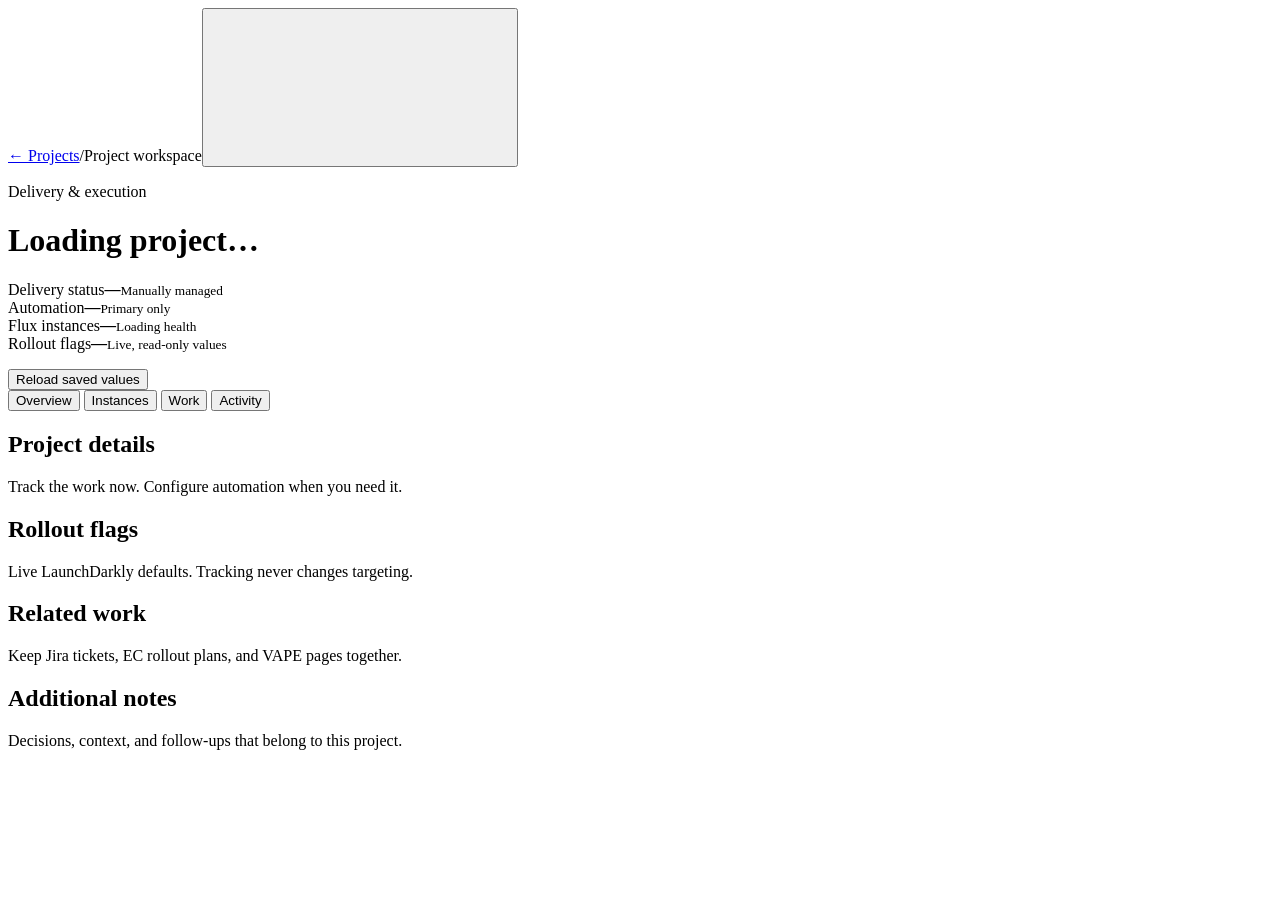
==== commit 6e2de2e2: "feat: redesign project workspace" ====
--- a/static/project.html
+++ b/static/project.html
@@ -1,17 +1,60 @@
 <!doctype html>
-<html lang="en"><head><meta charset="utf-8"><meta name="viewport" content="width=device-width,initial-scale=1"><title>Project · mazz-flux-bot</title><link rel="stylesheet" href="/style.css?v=8"><script>document.documentElement.dataset.theme=localStorage.getItem('mfb-theme')||'light';</script></head>
-<body><header><a href="/">← Dashboard</a><h1 id="project-name">Loading project…</h1><p id="project-summary" class="sub"></p><div class="header-actions"><button id="theme-toggle" class="btn-icon" aria-label="Toggle theme"><svg class="icon" id="theme-icon"><use href="/icons.svg#icon-moon"></use></svg></button></div></header>
-<main class="project-v2"><p id="notice" role="status" aria-live="polite"></p><button id="reload-editors" class="btn-secondary" type="button">Reload saved values (discard unsaved edits)</button>
-<section><h2>Project</h2><div id="metadata" class="editor"></div></section>
-<section><h2>Automation · primary only</h2><div id="automation"></div></section>
-<section><h2>Flux instances</h2><p class="sub">Only the selected primary receives heartbeat automation. Detach never stops or deletes an instance.</p><div id="instances" class="editor"></div><details><summary>Add an instance</summary><div id="add-instance" class="editor"></div></details></section>
-<section><h2>Rollout · LaunchDarkly flags</h2><p class="sub">Live read-only values. Editing tracking never changes LaunchDarkly targeting.</p><div id="flags" class="editor"></div></section>
-<section><h2>Related work</h2><div id="links" class="editor"></div></section>
-<section><h2>Additional notes</h2><div id="user-notes" class="editor"></div></section>
-<section><h2>Kanban · primary automation work</h2><div id="kanban" class="editor"></div></section>
-<section><h2>Human tasks</h2><ul id="human-tasks" class="human-tasks-list"></ul></section>
-<section><h2>Conductor memory</h2><pre id="memory" class="memory-body"></pre></section>
-<section><h2>Conductor activity notes</h2><ul id="activity-notes" class="notes-list"></ul></section>
-<section><h2>Activity</h2><label>Relationship filter <select id="activity-filter"><option value="">All relationships</option></select></label><ul id="activity" class="log-list"></ul></section>
-<section><h2>Project lifecycle</h2><p class="sub">Archive retains metadata, history, and exclusive instance ownership. Permanent purge removes local records only.</p><div id="lifecycle"></div></section>
-</main><script src="/theme.js"></script><script src="/project.js?v=8"></script></body></html>
+<html lang="en">
+<head>
+  <meta charset="utf-8">
+  <meta name="viewport" content="width=device-width,initial-scale=1">
+  <title>Project · mazz-flux-bot</title>
+  <link rel="stylesheet" href="/style.css?v=9">
+  <script>document.documentElement.dataset.theme=localStorage.getItem('mfb-theme')||'light';</script>
+</head>
+<body class="project-page">
+  <header class="project-header">
+    <div class="project-breadcrumb"><a class="back-link" href="/">← Projects</a><span>/</span><span>Project workspace</span><button id="theme-toggle" class="btn-icon" aria-label="Toggle theme"><svg class="icon" id="theme-icon"><use href="/icons.svg#icon-moon"></use></svg></button></div>
+    <div class="project-heading"><div><p class="eyebrow">Delivery &amp; execution</p><h1 id="project-name">Loading project…</h1><p id="project-summary" class="sub"></p></div><div id="project-actions" class="editor project-header-actions"></div></div>
+    <div class="project-metrics" aria-label="Project summary">
+      <div class="project-metric"><span>Delivery status</span><strong id="delivery-summary">—</strong><small>Manually managed</small></div>
+      <div class="project-metric"><span>Automation</span><strong id="automation-summary">—</strong><small id="automation-detail">Primary only</small></div>
+      <div class="project-metric"><span>Flux instances</span><strong id="instance-summary">—</strong><small id="instance-detail">Loading health</small></div>
+      <div class="project-metric"><span>Rollout flags</span><strong id="flag-summary">—</strong><small id="flag-detail">Live, read-only values</small></div>
+    </div>
+  </header>
+  <main class="project-v2">
+    <div class="workspace-toolbar"><p id="notice" role="status" aria-live="polite"></p><button id="reload-editors" class="btn-secondary" type="button" title="Discard unsaved edits and load the latest saved values">Reload saved values</button></div>
+    <nav class="project-tabs" role="tablist" aria-label="Project sections">
+      <button id="project-tab-overview" type="button" role="tab" data-project-tab="overview" aria-controls="project-panel-overview" aria-selected="true">Overview</button>
+      <button id="project-tab-instances" type="button" role="tab" data-project-tab="instances" aria-controls="project-panel-instances" aria-selected="false" tabindex="-1">Instances</button>
+      <button id="project-tab-work" type="button" role="tab" data-project-tab="work" aria-controls="project-panel-work" aria-selected="false" tabindex="-1">Work</button>
+      <button id="project-tab-activity" type="button" role="tab" data-project-tab="activity" aria-controls="project-panel-activity" aria-selected="false" tabindex="-1">Activity</button>
+    </nav>
+    <div id="project-panel-overview" class="project-panel" role="tabpanel" aria-labelledby="project-tab-overview" tabindex="0">
+      <div class="workspace-grid">
+        <section class="workspace-card"><div class="card-heading"><div><h2>Project details</h2><p>Track the work now. Configure automation when you need it.</p></div></div><div id="metadata" class="editor"></div></section>
+        <div class="workspace-column">
+          <section class="workspace-card"><div class="card-heading"><div><h2>Rollout flags</h2><p>Live LaunchDarkly defaults. Tracking never changes targeting.</p></div></div><div id="flags" class="editor"></div></section>
+          <section class="workspace-card"><div class="card-heading"><div><h2>Related work</h2><p>Keep Jira tickets, EC rollout plans, and VAPE pages together.</p></div></div><div id="links" class="editor"></div></section>
+        </div>
+        <section class="workspace-card workspace-wide"><div class="card-heading"><div><h2>Additional notes</h2><p>Decisions, context, and follow-ups that belong to this project.</p></div></div><div id="user-notes" class="editor notes-grid"></div></section>
+      </div>
+    </div>
+    <div id="project-panel-instances" class="project-panel" role="tabpanel" aria-labelledby="project-tab-instances" tabindex="0" hidden>
+      <section class="workspace-card"><div class="card-heading"><div><h2>Flux instances</h2><p>Only the selected primary receives heartbeat automation. Related instances are manual only.</p></div><button id="open-add-instance" class="btn-secondary" type="button" aria-controls="add-instance-disclosure" aria-expanded="false">Add an instance</button></div><div id="instances" class="editor instance-grid"></div></section>
+      <section class="workspace-card"><details id="add-instance-disclosure"><summary>Add an instance</summary><p class="sub">Attach an existing instance, or configure a new one to provision when ready. Detach never stops or deletes an instance.</p><div id="add-instance" class="editor"></div></details></section>
+    </div>
+    <div id="project-panel-work" class="project-panel" role="tabpanel" aria-labelledby="project-tab-work" tabindex="0" hidden>
+      <section class="workspace-card"><div class="card-heading"><div><h2>Automation · primary only</h2><p>Direction and progress for the selected primary, separate from delivery status.</p></div></div><div id="automation" class="editor"></div></section>
+      <div class="workspace-grid">
+        <section class="workspace-card"><div class="card-heading"><div><h2>Kanban</h2><p>Work assigned through primary automation.</p></div></div><div id="kanban" class="editor task-grid"></div></section>
+        <section class="workspace-card"><div class="card-heading"><div><h2>Human tasks</h2><p>Decisions and blockers that need your attention.</p></div></div><ul id="human-tasks" class="human-tasks-list"></ul></section>
+        <section class="workspace-card"><details><summary>Conductor memory</summary><p class="sub">Compacted automation context. Read-only and rewritten by the conductor.</p><pre id="memory" class="memory-body"></pre></details></section>
+        <section class="workspace-card"><details><summary>Conductor activity notes</summary><p class="sub">Historical observations, separate from your editable notes.</p><ul id="activity-notes" class="notes-list"></ul></details></section>
+      </div>
+    </div>
+    <div id="project-panel-activity" class="project-panel" role="tabpanel" aria-labelledby="project-tab-activity" tabindex="0" hidden>
+      <section class="workspace-card"><div class="card-heading"><div><h2>Activity</h2><p>Automation decisions and project changes.</p></div><label class="filter-control">Relationship filter<select id="activity-filter"><option value="">All relationships</option></select></label></div><ul id="activity" class="log-list"></ul></section>
+      <section id="lifecycle-card" class="workspace-card lifecycle-card"><div class="card-heading"><div><h2>Project lifecycle</h2><p>Archive retains metadata, history, and exclusive instance ownership. Permanent purge removes local records only. Real Flux instances are never stopped or deleted.</p></div></div><div id="lifecycle" class="editor"></div></section>
+    </div>
+  </main>
+  <script src="/theme.js"></script>
+  <script src="/project.js?v=9"></script>
+</body>
+</html>
